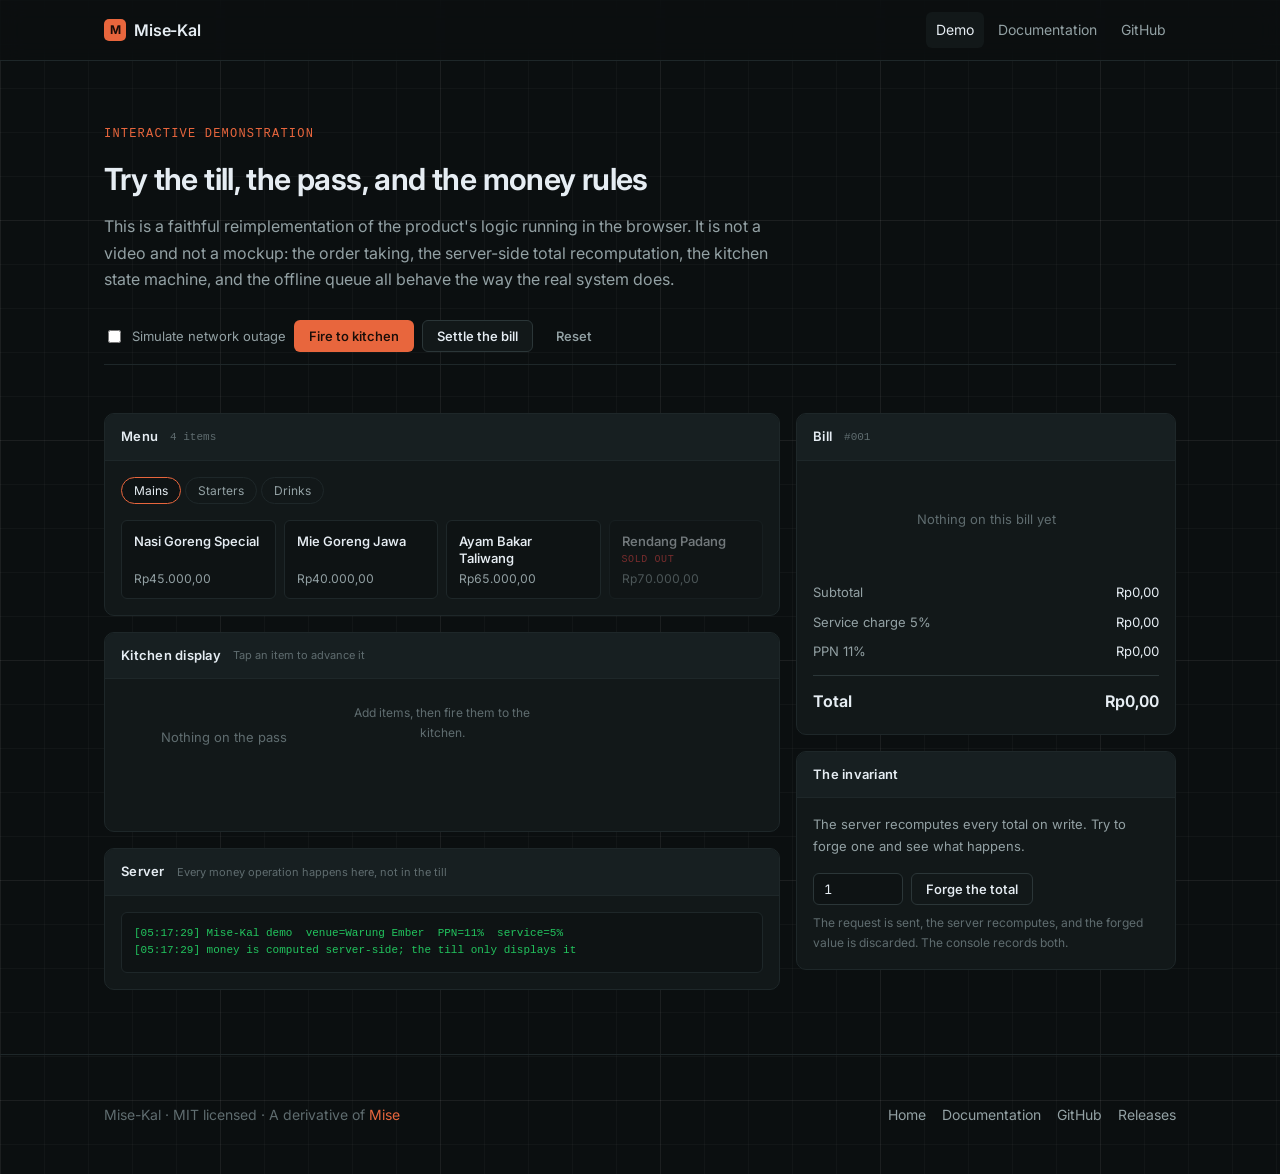
==== docs/demo/index.html @ f87355d6 "docs: add the documentation site and interactive demo GitHub Pages serving docs/ as the project site" ====
<!DOCTYPE html>
<html lang="en">
<head>
<meta charset="utf-8">
<meta name="viewport" content="width=device-width, initial-scale=1">
<title>Demo — Mise-Kal</title>
<meta name="description" content="An interactive demonstration of Mise-Kal: order taking, server-side money, the kitchen display, and offline behaviour.">
<meta name="theme-color" content="#0b0f10">
<link rel="preconnect" href="https://fonts.googleapis.com">
<link rel="preconnect" href="https://fonts.gstatic.com" crossorigin>
<link href="https://fonts.googleapis.com/css2?family=Inter:wght@400;500;600;700&display=swap" rel="stylesheet">
<link rel="stylesheet" href="../assets/site.css">
<style>
  /* ---------------------------------------------------------------------
     Demo-specific layout. Kept in this file rather than the shared sheet
     because nothing else on the site uses it.
     --------------------------------------------------------------------- */

  .demo-shell {
    display: grid;
    grid-template-columns: minmax(0, 1fr) 380px;
    gap: var(--space-16);
    align-items: start;
    padding: var(--space-24) 0 var(--space-64);
  }

  @media (max-width: 980px) {
    .demo-shell { grid-template-columns: minmax(0, 1fr); }
  }

  .panel {
    background: var(--surface);
    border: 1px solid var(--border);
    border-radius: var(--radius-lg);
    overflow: hidden;
  }

  .panel-head {
    display: flex;
    align-items: center;
    gap: var(--space-12);
    padding: var(--space-12) var(--space-16);
    border-bottom: 1px solid var(--border);
    background: var(--surface-raised);
  }

  .panel-title {
    font-size: 13px;
    font-weight: 600;
    letter-spacing: 0.02em;
  }

  .panel-body { padding: var(--space-16); }

  /* --- Tabs ----------------------------------------------------------- */

  .tabs {
    display: flex;
    gap: var(--space-4);
    margin-left: auto;
  }

  .tab {
    font-size: 12px;
    padding: 5px 12px;
    border-radius: var(--radius);
    border: 1px solid transparent;
    background: transparent;
    color: var(--text-secondary);
    cursor: pointer;
    font-family: inherit;
  }
  .tab:hover { color: var(--text); background: var(--surface); }
  .tab[aria-selected='true'] {
    color: var(--text);
    background: var(--surface);
    border-color: var(--border-strong);
  }

  /* --- Menu ----------------------------------------------------------- */

  .cat-bar {
    display: flex;
    gap: var(--space-4);
    flex-wrap: wrap;
    margin-bottom: var(--space-16);
  }

  .cat {
    font-size: 12px;
    padding: 5px 12px;
    border-radius: 999px;
    border: 1px solid var(--border);
    background: transparent;
    color: var(--text-secondary);
    cursor: pointer;
    font-family: inherit;
  }
  .cat:hover { border-color: var(--border-strong); color: var(--text); }
  .cat[aria-pressed='true'] {
    background: var(--surface-sunken);
    border-color: var(--ember);
    color: var(--text);
  }

  .menu-grid {
    display: grid;
    grid-template-columns: repeat(auto-fill, minmax(150px, 1fr));
    gap: var(--space-8);
  }

  .item {
    text-align: left;
    padding: var(--space-12);
    border-radius: var(--radius);
    border: 1px solid var(--border);
    background: var(--surface-sunken);
    color: var(--text);
    cursor: pointer;
    font-family: inherit;
    display: flex;
    flex-direction: column;
    gap: var(--space-4);
    min-height: 76px;
    transition: border-color 100ms ease;
  }
  .item:hover:not(:disabled) { border-color: var(--border-strong); }
  .item:disabled { opacity: 0.45; cursor: not-allowed; }

  .item-name { font-size: 13px; font-weight: 550; line-height: 1.3; }
  .item-price {
    font-size: 12px;
    color: var(--text-secondary);
    font-variant-numeric: tabular-nums;
    margin-top: auto;
  }
  .item-sold-out {
    font-size: 10px;
    font-family: var(--font-mono);
    letter-spacing: 0.06em;
    text-transform: uppercase;
    color: var(--status-trouble);
  }

  /* --- Bill ----------------------------------------------------------- */

  .line {
    display: grid;
    grid-template-columns: 1fr auto;
    gap: var(--space-8);
    padding: var(--space-8) 0;
    border-bottom: 1px solid var(--border);
    font-size: 13px;
  }
  .line:last-child { border-bottom: none; }

  .line-name { font-weight: 500; }

  .line-mods {
    font-size: 11px;
    color: var(--text-tertiary);
    margin-top: 2px;
  }

  .line-right {
    text-align: right;
    font-variant-numeric: tabular-nums;
    white-space: nowrap;
  }

  .qty {
    display: inline-flex;
    align-items: center;
    gap: 6px;
    margin-top: var(--space-4);
  }

  .qty button {
    width: 20px;
    height: 20px;
    border-radius: 4px;
    border: 1px solid var(--border-strong);
    background: var(--surface-sunken);
    color: var(--text-secondary);
    cursor: pointer;
    font-size: 12px;
    line-height: 1;
    font-family: inherit;
    display: grid;
    place-items: center;
  }
  .qty button:hover { color: var(--text); border-color: var(--text-tertiary); }

  .qty span {
    font-size: 12px;
    font-variant-numeric: tabular-nums;
    min-width: 14px;
    text-align: center;
  }

  /* --- Totals --------------------------------------------------------- */

  .totals { margin-top: var(--space-16); }

  .total-row {
    display: flex;
    justify-content: space-between;
    font-size: 13px;
    padding: 4px 0;
    color: var(--text-secondary);
  }
  .total-row span:last-child {
    font-variant-numeric: tabular-nums;
    color: var(--text);
  }

  .total-row.grand {
    border-top: 1px solid var(--border-strong);
    margin-top: var(--space-8);
    padding-top: var(--space-12);
    font-size: 16px;
    font-weight: 650;
    color: var(--text);
  }
  .total-row.grand span:last-child { color: var(--text); }

  /* --- Kitchen -------------------------------------------------------- */

  .pass {
    display: grid;
    grid-template-columns: repeat(auto-fill, minmax(190px, 1fr));
    gap: var(--space-12);
    min-height: 120px;
  }

  .ticket {
    border: 1px solid var(--border);
    border-radius: var(--radius);
    background: var(--surface-sunken);
    padding: var(--space-12);
    /* Ageing is carried by the border colour, never by the status dots.
       That separation is the point: a late ticket full of cooking items has to
       stay readable. */
    border-left-width: 3px;
  }
  .ticket.age-fresh { border-left-color: var(--status-queued); }
  .ticket.age-mid   { border-left-color: #d4a017; }
  .ticket.age-late  { border-left-color: var(--status-trouble); }

  .ticket-head {
    display: flex;
    justify-content: space-between;
    align-items: baseline;
    margin-bottom: var(--space-8);
  }

  .ticket-no {
    font-family: var(--font-mono);
    font-size: 12px;
    font-weight: 600;
  }

  .ticket-timer {
    font-family: var(--font-mono);
    font-size: 11px;
    font-variant-numeric: tabular-nums;
    color: var(--text-tertiary);
  }
  .age-mid .ticket-timer  { color: #d4a017; }
  .age-late .ticket-timer { color: var(--status-trouble); }

  .ticket-line {
    display: flex;
    align-items: baseline;
    gap: var(--space-8);
    font-size: 12px;
    padding: 3px 0;
    cursor: pointer;
    background: none;
    border: none;
    color: var(--text);
    font-family: inherit;
    text-align: left;
    width: 100%;
  }
  .ticket-line:hover { color: var(--ember); }

  .dot {
    width: 7px;
    height: 7px;
    border-radius: 50%;
    flex-shrink: 0;
    margin-top: 4px;
  }
  .dot-queued  { background: var(--status-queued); }
  .dot-cooking { background: var(--status-cooking); }
  .dot-ready   { background: var(--status-ready); }

  .empty {
    color: var(--text-tertiary);
    font-size: 13px;
    text-align: center;
    padding: var(--space-32) 0;
  }

  /* --- Server console ------------------------------------------------- */

  .console {
    background: var(--surface-sunken);
    border: 1px solid var(--border);
    border-radius: var(--radius);
    padding: var(--space-12);
    font-family: var(--font-mono);
    font-size: 11px;
    line-height: 1.6;
    max-height: 220px;
    overflow-y: auto;
    margin: 0;
    color: var(--text-tertiary);
    white-space: pre-wrap;
    word-break: break-word;
  }
  .console .ok   { color: var(--status-ready); }
  .console .warn { color: #d4a017; }
  .console .stop { color: var(--status-trouble); }
  .console .req  { color: var(--status-cooking); }

  /* --- Controls ------------------------------------------------------- */

  .controls {
    display: flex;
    gap: var(--space-8);
    flex-wrap: wrap;
    align-items: center;
    padding: var(--space-12) 0;
    border-bottom: 1px solid var(--border);
    margin-bottom: var(--space-24);
  }

  .toggle {
    display: inline-flex;
    align-items: center;
    gap: var(--space-8);
    font-size: 13px;
    color: var(--text-secondary);
    cursor: pointer;
    user-select: none;
  }

  .toggle input { accent-color: var(--ember); cursor: pointer; }

  .offline-banner {
    display: none;
    align-items: center;
    gap: var(--space-8);
    font-size: 13px;
    padding: var(--space-8) var(--space-16);
    border-radius: var(--radius);
    background: rgba(239, 68, 68, 0.1);
    border: 1px solid rgba(239, 68, 68, 0.3);
    color: var(--status-trouble);
    margin-bottom: var(--space-16);
  }
  .offline-banner.show { display: flex; }

  .queued-badge {
    font-size: 10px;
    font-family: var(--font-mono);
    letter-spacing: 0.06em;
    text-transform: uppercase;
    color: #d4a017;
    border: 1px solid rgba(212, 160, 23, 0.4);
    border-radius: 3px;
    padding: 1px 5px;
    margin-left: var(--space-8);
  }

  .hint {
    font-size: 12px;
    color: var(--text-tertiary);
    margin-top: var(--space-8);
  }
</style>
</head>
<body>

<a class="skip-link" href="#main">Skip to content</a>

<header class="site-header">
  <div class="wrap">
    <a class="brand" href="../">
      <span class="brand-mark" aria-hidden="true">M</span>
      <span>Mise-Kal</span>
    </a>
    <nav class="site-nav" aria-label="Primary">
      <a href="./" aria-current="page">Demo</a>
      <a href="../docs/">Documentation</a>
      <a href="https://github.com/thewoldaa/mise-kal">GitHub</a>
    </nav>
  </div>
</header>

<main id="main">
<div class="wrap">

  <section style="padding-bottom: var(--space-16)">
    <p class="eyebrow">Interactive demonstration</p>
    <h2 class="mt-0">Try the till, the pass, and the money rules</h2>
    <p class="section-lede">
      This is a faithful reimplementation of the product's logic running in the
      browser. It is not a video and not a mockup: the order taking, the
      server-side total recomputation, the kitchen state machine, and the
      offline queue all behave the way the real system does.
    </p>
  </section>

  <div class="controls">
    <label class="toggle">
      <input type="checkbox" id="offline">
      <span>Simulate network outage</span>
    </label>
    <button class="btn btn-secondary" id="settle" style="padding:7px 14px;font-size:13px">Settle the bill</button>
    <button class="btn btn-ghost" id="reset" style="padding:7px 14px;font-size:13px">Reset</button>
  </div>

  <div class="offline-banner" id="offline-banner">
    <span class="mono">OFFLINE</span>
    <span>Adding to the bill is queued to disk. Firing to the kitchen and settling are refused, by design.</span>
  </div>

  <div class="demo-shell">

    <!-- ================================================ Left column === -->
    <div>

      <!-- Menu -->
      <div class="panel">
        <div class="panel-head">
          <span class="panel-title">Menu</span>
          <span class="dim mono" style="font-size:11px" id="menu-count"></span>
        </div>
        <div class="panel-body">
          <div class="cat-bar" id="cats"></div>
          <div class="menu-grid" id="menu"></div>
        </div>
      </div>

      <!-- Kitchen display -->
      <div class="panel" style="margin-top: var(--space-16)">
        <div class="panel-head">
          <span class="panel-title">Kitchen display</span>
          <span class="dim" style="font-size:11px">Tap an item to advance it</span>
        </div>
        <div class="panel-body">
          <div class="pass" id="pass"></div>
        </div>
      </div>

      <!-- Server console -->
      <div class="panel" style="margin-top: var(--space-16)">
        <div class="panel-head">
          <span class="panel-title">Server</span>
          <span class="dim" style="font-size:11px">Every money operation happens here, not in the till</span>
        </div>
        <div class="panel-body">
          <pre class="console" id="console" aria-live="polite"></pre>
        </div>
      </div>

    </div>

    <!-- =============================================== Right column === -->
    <div>
      <div class="panel">
        <div class="panel-head">
          <span class="panel-title">Bill</span>
          <span class="dim mono" style="font-size:11px" id="bill-no">#001</span>
        </div>
        <div class="panel-body">
          <div id="bill"></div>
          <div class="totals" id="totals"></div>
        </div>
      </div>

      <div class="panel" style="margin-top: var(--space-16)">
        <div class="panel-head">
          <span class="panel-title">The invariant</span>
        </div>
        <div class="panel-body">
          <p class="muted" style="font-size:13px">
            The server recomputes every total on write. Try to forge one and see
            what happens.
          </p>
          <div style="display:flex;gap:8px;align-items:center;margin-top:12px">
            <input id="forge" type="number" value="1" min="0" step="0.01"
                   style="width:90px;padding:7px 10px;border-radius:6px;border:1px solid var(--border-strong);background:var(--surface-sunken);color:var(--text);font-family:inherit;font-size:13px;font-variant-numeric:tabular-nums">
            <button class="btn btn-secondary" id="forge-btn" style="padding:7px 14px;font-size:13px">Forge the total</button>
          </div>
          <p class="hint">
            The request is sent, the server recomputes, and the forged value is
            discarded. The console records both.
          </p>
        </div>
      </div>
    </div>

  </div>
</div>
</main>

<footer class="site-footer">
  <div class="wrap">
    <div>
      <p class="mb-0">
        Mise-Kal &middot; MIT licensed &middot; A derivative of
        <a href="https://github.com/devShakib015/mise">Mise</a>
      </p>
    </div>
    <nav class="footer-links" aria-label="Footer">
      <a href="../">Home</a>
      <a href="../docs/">Documentation</a>
      <a href="https://github.com/thewoldaa/mise-kal">GitHub</a>
      <a href="https://github.com/thewoldaa/mise-kal/releases">Releases</a>
    </nav>
  </div>
</footer>

<script>
/* ===========================================================================
   Mise-Kal interactive demo
   ===========================================================================

   Why this exists
   ---------------
   The four rules the product is built on are easy to state and hard to believe
   from a README. This page lets someone watch them happen: the server recomputes
   a total that a client tried to forge, the kitchen display refuses to settle a
   bill while the network is down, the queue holds a line and drains in order.

   How faithful it is
   ------------------
   The money maths is the same arithmetic as server/pb_hooks/lib_money.js,
   including the order of operations (discount, then service, then tax) and the
   tax-inclusive branch. The kitchen state machine follows the same
   queued -> cooking -> ready transition and the same derived bill status.

   What it is not
   --------------
   There is no database and no network. The "server" is a function. What is
   being demonstrated is the contract between the till and the server, not
   PocketBase's internals.
   =========================================================================== */

(function () {
  'use strict';

  // --- Money -----------------------------------------------------------------
  // Same rounding as the server hook: two decimal places, half away from zero.
  // Doing this in one place matters, because a demo that rounds differently from
  // the server would quietly prove the wrong thing.
  function round2(n) {
    return Math.round((Number(n) || 0) * 100) / 100;
  }

  function money(n) {
    return 'Rp' + round2(n).toLocaleString('id-ID', {
      minimumFractionDigits: 2,
      maximumFractionDigits: 2
    });
  }

  // --- Venue settings --------------------------------------------------------
  // Tax added on top, not included, and a service charge. This is the common
  // Indonesian restaurant configuration.
  var VENUE = {
    name: 'Warung Ember',
    currencyCode: 'IDR',
    currencySymbol: 'Rp',
    taxRate: 11,          // PPN
    taxInclusive: false,
    serviceChargeRate: 5
  };

  // --- Menu ------------------------------------------------------------------
  var CATEGORIES = [
    { id: 'mains',    name: 'Mains' },
    { id: 'starters', name: 'Starters' },
    { id: 'drinks',   name: 'Drinks' }
  ];

  var MODIFIER_GROUPS = {
    spice: {
      id: 'spice', name: 'Spice level', required: true, maxSelect: 1,
      options: [
        { name: 'Mild',     priceDelta: 0 },
        { name: 'Medium',   priceDelta: 0 },
        { name: 'Extra hot', priceDelta: 0 }
      ]
    },
    extras: {
      id: 'extras', name: 'Extras', required: false, maxSelect: 3,
      options: [
        { name: 'Extra rice',    priceDelta: 15000 },
        { name: 'Fried egg',     priceDelta: 10000 },
        { name: 'Extra sambal',  priceDelta: 5000 }
      ]
    }
  };

  var MENU = [
    { id: 'm1', cat: 'mains',    name: 'Nasi Goreng Special', price: 45000, available: true,  groups: ['spice', 'extras'] },
    { id: 'm2', cat: 'mains',    name: 'Mie Goreng Jawa',     price: 40000, available: true,  groups: ['spice', 'extras'] },
    { id: 'm3', cat: 'mains',    name: 'Ayam Bakar Taliwang', price: 65000, available: true,  groups: ['spice'] },
    { id: 'm4', cat: 'mains',    name: 'Rendang Padang',      price: 70000, available: false, groups: ['extras'] },
    { id: 'm5', cat: 'starters', name: 'Sate Ayam (5)',       price: 35000, available: true,  groups: ['spice'] },
    { id: 'm6', cat: 'starters', name: 'Gado-Gado',           price: 30000, available: true,  groups: [] },
    { id: 'm7', cat: 'drinks',   name: 'Es Teh Manis',        price: 12000, available: true,  groups: [] },
    { id: 'm8', cat: 'drinks',   name: 'Kopi Susu',           price: 25000, available: true,  groups: [] },
    { id: 'm9', cat: 'drinks',   name: 'Es Jeruk',            price: 18000, available: true,  groups: [] }
  ];

  // --- Server state ----------------------------------------------------------
  // Everything the server owns. The till holds a copy for display only; it never
  // decides a number that ends up here.
  var server = {
    order: {
      id: 'o1',
      number: '001',
      status: 'open',
      discountAmount: 0,
      subtotal: 0,
      serviceAmount: 0,
      taxAmount: 0,
      total: 0,
      paid: false
    },
    lines: [],
    nextLineId: 1
  };

  // --- Till state ------------------------------------------------------------
  var till = {
    activeCat: 'mains',
    offline: false,
    queue: [],            // writes that could not reach the server
    selectedGroups: {},   // modifier selection for the item being added
    pendingItem: null
  };

  var consoleEl = document.getElementById('console');

  // --- Console ---------------------------------------------------------------
  // The point of showing this is that the recomputation is visible. A demo that
  // only showed the corrected number would be asking to be taken on faith.
  function log(kind, message) {
    var stamp = new Date().toLocaleTimeString('en-GB', { hour12: false });
    var line = document.createElement('div');
    var cls = { ok: 'ok', warn: 'warn', stop: 'stop', req: 'req' }[kind] || '';
    line.innerHTML = '<span class="' + cls + '">' +
      '[' + stamp + '] ' + escapeHtml(message) + '</span>';
    consoleEl.appendChild(line);
    consoleEl.scrollTop = consoleEl.scrollHeight;
  }

  function escapeHtml(s) {
    return String(s).replace(/[&<>"']/g, function (c) {
      return { '&': '&amp;', '<': '&lt;', '>': '&gt;', '"': '&quot;', "'": '&#39;' }[c];
    });
  }

  // --- Server: money ---------------------------------------------------------
  // Mirrors applyLineTotals() and applyOrderTotals() in lib_money.js.

  function lineTotal(line) {
    if (line.status === 'void') return 0;
    var mods = line.modifiers.reduce(function (s, m) { return s + m.priceDelta; }, 0);
    return round2((line.unitPrice + mods) * line.qty);
  }

  function recomputeOrder() {
    var subtotal = 0;
    server.lines.forEach(function (l) { subtotal += lineTotal(l); });
    subtotal = round2(subtotal);

    // Discount first, then service, then tax. The order matters: applying the
    // service charge to an undiscounted base would overcharge the guest.
    var discount = round2(Math.min(server.order.discountAmount, subtotal));
    var base = round2(subtotal - discount);
    var service = round2(base * VENUE.serviceChargeRate / 100);
    var preTax = round2(base + service);

    var tax = VENUE.taxInclusive
      ? round2(preTax * VENUE.taxRate / (100 + VENUE.taxRate))
      : round2(preTax * VENUE.taxRate / 100);

    var total = VENUE.taxInclusive ? preTax : round2(preTax + tax);

    server.order.subtotal = subtotal;
    server.order.discountAmount = discount;
    server.order.serviceAmount = service;
    server.order.taxAmount = tax;
    server.order.total = total;
    server.order.paid = total > 0 && server.order.status === 'paid';

    return server.order;
  }

  // --- The queue -------------------------------------------------------------
  // Only addLine survives offline, matching the product: opening a bill needs a
  // number the server assigns, and settling needs a total only the server
  // computes.

  function enqueue(write) {
    till.queue.push(write);
    log('warn', 'queued  ' + write.describe + '  (offline)');
    render();
  }

  function flushQueue() {
    if (!till.queue.length) return;
    log('req', 'flush   draining ' + till.queue.length + ' queued write(s)');
    var pending = till.queue.slice();
    till.queue = [];

    pending.forEach(function (w) {
      // A real flush stops at the first network failure to preserve ordering.
      // Here the network is back, so everything drains oldest first.
      createLine(w.body, w.describe, true);
    });

    log('ok', 'flush   ' + pending.length + ' write(s) landed, order ' +
        till.queue.length + ' remaining');
  }

  // --- Server: writes --------------------------------------------------------

  function createLine(body, describe, fromQueue) {
    var line = {
      id: 'l' + (server.nextLineId++),
      name: body.name_snapshot,
      qty: body.qty,
      unitPrice: body.unit_price,
      modifiers: body.modifiers || [],
      note: body.note || '',
      status: 'queued',
      firedAt: null,
      sent: false
    };
    server.lines.push(line);
    recomputeOrder();
    log('ok', 'POST    order_items  ' + describe + '  -> line ' + line.id);
    return line;
  }

  function addToBill(item, modifiers, note) {
    var describe = item.name + (modifiers.length ? ' (' +
      modifiers.map(function (m) { return m.name; }).join(', ') + ')' : '');

    var body = {
      menu_item: item.id,
      name_snapshot: item.name,   // snapshotted: editing the menu tomorrow
      unit_price: item.price,     // must never rewrite this bill
      qty: 1,
      modifiers: modifiers,
      note: note || '',
      status: 'queued'
    };

    if (till.offline) {
      enqueue({ kind: 'addLine', body: body, describe: describe });
      return;
    }

    createLine(body, describe);
    render();
  }

  function fireToKitchen() {
    if (till.offline) {
      log('stop', 'REFUSED fire_to_kitchen  the kitchen screen is the thing being written to');
      render();
      return;
    }
    var unsent = server.lines.filter(function (l) { return !l.sent; });
    if (!unsent.length) {
      log('warn', 'noop    nothing to fire');
      return;
    }
    unsent.forEach(function (l) {
      l.sent = true;
      l.firedAt = Date.now();
    });
    log('ok', 'PATCH   fire  ' + unsent.length + ' line(s) -> kitchen');
    render();
  }

  function settle() {
    if (till.offline) {
      log('stop', 'REFUSED settle  a total only the server computes cannot be guessed at');
      render();
      return;
    }
    if (server.order.total <= 0) {
      log('warn', 'noop    nothing to settle');
      return;
    }
    recomputeOrder();
    server.order.status = 'paid';
    server.order.paid = true;
    log('ok', 'PATCH   orders  status=paid  total=' + money(server.order.total) +
        '  (recomputed server-side before the write)');
    render();
  }

  function forgeTotal(value) {
    log('req', 'PATCH   orders  { total: ' + value + ' }   <- a tampered client');
    // The hook recomputes on write and overwrites whatever arrived. This is the
    // whole invariant, and the reason the console shows both numbers.
    var before = server.order.total;
    recomputeOrder();
    var after = server.order.total;

    if (before === after) {
      log('stop', 'total held at ' + money(after) + '; the forged ' + value + ' was discarded');
    } else {
      log('ok', 'recomputed to ' + money(after));
    }
    render();
  }

  // --- Kitchen state machine -------------------------------------------------
  // queued -> cooking -> ready, and the bill's status is derived from its lines
  // rather than set directly, so every terminal agrees.

  function advanceLine(line) {
    if (!line.sent) return;
    if (line.status === 'queued')       line.status = 'cooking';
    else if (line.status === 'cooking') line.status = 'ready';
    log('ok', 'PATCH   order_items ' + line.id + ' -> ' + line.status);
    render();
  }

  function derivedOrderStatus() {
    var fired = server.lines.filter(function (l) { return l.sent && l.status !== 'void'; });
    if (!fired.length) return 'open';
    if (fired.every(function (l) { return l.status === 'ready'; })) return 'ready';
    if (fired.some(function (l) { return l.status === 'cooking'; })) return 'cooking';
    return 'queued';
  }

  // --- Render: menu ----------------------------------------------------------

  function renderCats() {
    var el = document.getElementById('cats');
    el.innerHTML = '';
    CATEGORIES.forEach(function (c) {
      var b = document.createElement('button');
      b.className = 'cat';
      b.textContent = c.name;
      b.setAttribute('aria-pressed', String(c.id === till.activeCat));
      b.onclick = function () { till.activeCat = c.id; render(); };
      el.appendChild(b);
    });
  }

  function renderMenu() {
    var el = document.getElementById('menu');
    el.innerHTML = '';
    var items = MENU.filter(function (m) { return m.cat === till.activeCat; });
    document.getElementById('menu-count').textContent = items.length + ' items';

    items.forEach(function (m) {
      var b = document.createElement('button');
      b.className = 'item';
      b.disabled = !m.available;
      b.innerHTML =
        '<span class="item-name">' + escapeHtml(m.name) + '</span>' +
        (m.available ? '' : '<span class="item-sold-out">Sold out</span>') +
        '<span class="item-price">' + money(m.price) + '</span>';
      b.onclick = function () { openModifierSheet(m); };
      el.appendChild(b);
    });
  }

  // --- Modifiers -------------------------------------------------------------
  // A real restaurant requires a choice on some groups, so the sheet blocks the
  // add until it is answered rather than silently defaulting.

  function openModifierSheet(item) {
    var groups = (item.groups || []).map(function (id) { return MODIFIER_GROUPS[id]; });
    if (!groups.length) {
      addToBill(item, [], '');
      return;
    }

    till.pendingItem = item;
    till.selectedGroups = {};

    var overlay = document.createElement('div');
    overlay.style.cssText =
      'position:fixed;inset:0;background:rgba(0,0,0,.7);display:grid;' +
      'place-items:center;padding:24px;z-index:200';

    var box = document.createElement('div');
    box.className = 'panel';
    box.style.cssText = 'max-width:440px;width:100%;max-height:80vh;overflow-y:auto';

    var html = '<div class="panel-head"><span class="panel-title">' +
      escapeHtml(item.name) + '</span>' +
      '<span class="dim mono" style="font-size:11px">' + money(item.price) + '</span></div>' +
      '<div class="panel-body">';

    groups.forEach(function (g) {
      html += '<div style="margin-bottom:16px">' +
        '<p class="card-label" style="margin-bottom:8px">' + escapeHtml(g.name) +
        (g.required ? ' <span style="color:var(--status-trouble)">required</span>' : '') +
        '</p>';
      g.options.forEach(function (o, i) {
        var id = 'g_' + g.id + '_' + i;
        html += '<label style="display:flex;gap:10px;align-items:center;' +
          'padding:6px 0;font-size:13px;cursor:pointer">' +
          '<input type="' + (g.maxSelect === 1 ? 'radio' : 'checkbox') + '" ' +
          'name="' + g.id + '" value="' + i + '" data-group="' + g.id + '">' +
          '<span style="flex:1">' + escapeHtml(o.name) + '</span>' +
          (o.priceDelta ? '<span class="dim mono" style="font-size:11px">+' +
            money(o.priceDelta) + '</span>' : '') +
          '</label>';
      });
      html += '</div>';
    });

    html += '<div style="display:flex;gap:8px;justify-content:flex-end;margin-top:8px">' +
      '<button class="btn btn-ghost" id="sheet-cancel" style="padding:8px 16px;font-size:13px">Cancel</button>' +
      '<button class="btn btn-primary" id="sheet-add" style="padding:8px 16px;font-size:13px">Add to bill</button>' +
      '</div></div>';

    box.innerHTML = html;
    overlay.appendChild(box);
    document.body.appendChild(overlay);

    function close() { document.body.removeChild(overlay); }

    box.querySelectorAll('input[data-group]').forEach(function (input) {
      input.addEventListener('change', function () {
        var gid = input.dataset.group;
        var group = MODIFIER_GROUPS[gid];
        if (group.maxSelect === 1) {
          till.selectedGroups[gid] = [group.options[Number(input.value)]];
        } else {
          var picked = [];
          box.querySelectorAll('input[data-group="' + gid + '"]:checked')
            .forEach(function (c) { picked.push(group.options[Number(c.value)]); });
          till.selectedGroups[gid] = picked;
        }
      });
    });

    box.querySelector('#sheet-cancel').onclick = close;
    box.querySelector('#sheet-add').onclick = function () {
      // Required groups must be answered. A missing choice is refused rather
      // than defaulted, because defaulting is how the kitchen gets an order it
      // cannot cook.
      var missing = groups.filter(function (g) {
        return g.required && !(till.selectedGroups[g.id] || []).length;
      });
      if (missing.length) {
        log('stop', 'REFUSED order_items  ' + missing[0].name + ' must be answered');
        return;
      }
      var mods = [];
      Object.keys(till.selectedGroups).forEach(function (k) {
        mods = mods.concat(till.selectedGroups[k] || []);
      });
      close();
      addToBill(item, mods, '');
    };

    overlay.addEventListener('click', function (e) {
      if (e.target === overlay) close();
    });
  }

  // --- Render: bill ----------------------------------------------------------

  function renderBill() {
    var el = document.getElementById('bill');
    el.innerHTML = '';

    var queued = till.queue.map(function (w) {
      return {
        id: 'pending', name: w.body.name_snapshot, qty: w.body.qty,
        unitPrice: w.body.unit_price, modifiers: w.body.modifiers || [],
        status: 'queued', sent: false, provisional: true
      };
    });

    var all = server.lines.concat(queued);

    if (!all.length) {
      el.innerHTML = '<p class="empty">Nothing on this bill yet</p>';
    } else {
      all.forEach(function (l) {
        var row = document.createElement('div');
        row.className = 'line';
        var mods = l.modifiers.map(function (m) { return m.name; }).join(', ');
        row.innerHTML =
          '<div>' +
            '<div class="line-name">' + escapeHtml(l.name) +
              (l.provisional ? '<span class="queued-badge">queued</span>' : '') +
            '</div>' +
            (mods ? '<div class="line-mods">' + escapeHtml(mods) + '</div>' : '') +
            (l.provisional ? '' :
              '<div class="qty">' +
                '<button data-dec="' + l.id + '" aria-label="Decrease">&minus;</button>' +
                '<span>' + l.qty + '</span>' +
                '<button data-inc="' + l.id + '" aria-label="Increase">+</button>' +
              '</div>') +
          '</div>' +
          '<div class="line-right">' + money(lineTotal(l)) + '</div>';
        el.appendChild(row);
      });
    }

    el.querySelectorAll('[data-inc]').forEach(function (b) {
      b.onclick = function () { changeQty(b.dataset.inc, 1); };
    });
    el.querySelectorAll('[data-dec]').forEach(function (b) {
      b.onclick = function () { changeQty(b.dataset.dec, -1); };
    });

    renderTotals();
  }

  function changeQty(lineId, delta) {
    if (till.offline) {
      log('stop', 'REFUSED update_line  only adding to a bill works offline');
      return;
    }
    var line = server.lines.find(function (l) { return l.id === lineId; });
    if (!line) return;
    line.qty = Math.max(1, line.qty + delta);
    recomputeOrder();
    log('ok', 'PATCH   order_items ' + line.id + ' qty=' + line.qty +
        '  -> total ' + money(server.order.total));
    render();
  }

  function renderTotals() {
    var el = document.getElementById('totals');
    var o = server.order;

    // While offline the displayed total is the last one the server confirmed,
    // which is honest: it is not a guess. The queued lines are shown but their
    // money is not added, because only the server may do that.
    el.innerHTML =
      '<div class="total-row"><span>Subtotal</span><span>' + money(o.subtotal) + '</span></div>' +
      (o.discountAmount ? '<div class="total-row"><span>Discount</span><span>&minus;' +
        money(o.discountAmount) + '</span></div>' : '') +
      '<div class="total-row"><span>Service charge ' + VENUE.serviceChargeRate +
        '%</span><span>' + money(o.serviceAmount) + '</span></div>' +
      '<div class="total-row"><span>PPN ' + VENUE.taxRate + '%</span><span>' +
        money(o.taxAmount) + '</span></div>' +
      '<div class="total-row grand"><span>Total</span><span>' + money(o.total) + '</span></div>';

    if (o.paid) {
      el.innerHTML += '<p class="hint" style="color:var(--status-ready)">Paid</p>';
    }
    if (till.queue.length) {
      el.innerHTML += '<p class="hint">' + till.queue.length +
        ' line(s) queued and not yet priced by the server.</p>';
    }
  }

  // --- Render: kitchen -------------------------------------------------------

  function renderPass() {
    var el = document.getElementById('pass');
    el.innerHTML = '';

    var fired = server.lines.filter(function (l) { return l.sent; });

    if (!fired.length) {
      el.innerHTML = '<p class="empty">Nothing on the pass</p>' +
        '<p class="hint center">Add items, then fire them to the kitchen.</p>';
      return;
    }

    // One ticket per firing, which is how the product groups them.
    var ticket = document.createElement('div');
    var age = 0;
    var oldest = Math.min.apply(null, fired.map(function (l) { return l.firedAt || Date.now(); }));
    age = Math.floor((Date.now() - oldest) / 1000);

    // Ageing on the border, status on the dots. Never merged.
    var ageClass = age < 60 ? 'age-fresh' : (age < 300 ? 'age-mid' : 'age-late');

    ticket.className = 'ticket ' + ageClass;
    ticket.innerHTML =
      '<div class="ticket-head">' +
        '<span class="ticket-no">#' + server.order.number + '</span>' +
        '<span class="ticket-timer">' + Math.floor(age / 60) + ':' +
          String(age % 60).padStart(2, '0') + '</span>' +
      '</div>';

    fired.forEach(function (l) {
      var btn = document.createElement('button');
      btn.className = 'ticket-line';
      btn.innerHTML = '<span class="dot dot-' + l.status + '"></span>' +
        '<span>' + l.qty + '&times; ' + escapeHtml(l.name) + '</span>';
      btn.onclick = function () { advanceLine(l); };
      ticket.appendChild(btn);
    });

    el.appendChild(ticket);
  }

  // --- Render: everything ----------------------------------------------------

  function render() {
    renderCats();
    renderMenu();
    renderBill();
    renderPass();

    document.getElementById('bill-no').textContent = '#' + server.order.number;
    document.getElementById('offline-banner').classList.toggle('show', till.offline);
  }

  // --- Wiring ----------------------------------------------------------------

  document.getElementById('offline').addEventListener('change', function (e) {
    till.offline = e.target.checked;
    if (till.offline) {
      log('warn', 'network DOWN  writes to the server will fail');
    } else {
      log('ok', 'network UP');
      flushQueue();
    }
    render();
  });

  document.getElementById('settle').onclick = settle;
  document.getElementById('forge-btn').onclick = function () {
    var v = Number(document.getElementById('forge').value) || 0;
    forgeTotal(v);
  };

  document.getElementById('reset').onclick = function () {
    server.order = {
      id: 'o1', number: '001', status: 'open', discountAmount: 0,
      subtotal: 0, serviceAmount: 0, taxAmount: 0, total: 0, paid: false
    };
    server.lines = [];
    server.nextLineId = 1;
    till.queue = [];
    till.offline = false;
    document.getElementById('offline').checked = false;
    consoleEl.innerHTML = '';
    log('ok', 'reset   new bill #001');
    render();
  };

  // --- Boot ------------------------------------------------------------------
  log('ok', 'Mise-Kal demo  venue=' + VENUE.name + '  PPN=' + VENUE.taxRate +
      '%  service=' + VENUE.serviceChargeRate + '%');
  log('ok', 'money is computed server-side; the till only displays it');
  render();

  // The pass ages, so the timer and border colour move without any interaction.
  setInterval(renderPass, 1000);

  // Firing is a separate action from adding, which is the product's behaviour:
  // a bill can hold unsent lines for as long as the waiter needs.
  document.addEventListener('keydown', function (e) {
    if (e.key === 'f' && !e.metaKey && !e.ctrlKey &&
        document.activeElement.tagName !== 'INPUT') {
      fireToKitchen();
    }
  });

  var fireBtn = document.createElement('button');
  fireBtn.className = 'btn btn-primary';
  fireBtn.style.cssText = 'padding:7px 14px;font-size:13px';
  fireBtn.textContent = 'Fire to kitchen';
  fireBtn.onclick = fireToKitchen;
  document.querySelector('.controls').insertBefore(
    fireBtn, document.getElementById('settle'));
})();
</script>

</body>
</html>
---- docs/assets/site.css ----
/* ==========================================================================
   Mise-Kal documentation site
   ==========================================================================

   Design notes
   ------------
   The palette mirrors the application's own design system so the site and the
   product read as one thing. The app uses warm neutrals rather than cool greys
   because a screen that sits in a dining room all evening should not read
   clinical, and Ember is reserved for identity and primary actions.

   Status colours deliberately avoid orange so an order's state can never be
   mistaken for a button: queued is neutral, preparing is blue, ready is green,
   and red is kept for trouble. That rule is load-bearing in the product and is
   followed here too.

   The background grid is drawn with CSS gradients rather than an image: it
   scales to any viewport, costs nothing to download, and stays crisp on a
   high-DPI display.
   ========================================================================== */

:root {
  /* Surfaces */
  --bg:            #0b0f10;
  --bg-grid:       rgba(255, 255, 255, 0.028);
  --bg-grid-major: rgba(255, 255, 255, 0.045);
  --surface:       #121819;
  --surface-raised:#171f21;
  --surface-sunken:#0e1314;

  /* Borders */
  --border:        #1e2729;
  --border-strong: #2b3638;

  /* Text */
  --text:          #e6edf3;
  --text-secondary:#93a1a4;
  --text-tertiary: #5f6c6f;

  /* Brand and status. Ember is identity only; never a status. */
  --ember:         #e8663d;
  --ember-dim:     #b84e2c;
  --on-ember:      #1a0d08;

  --status-queued:  #7d8a8d;
  --status-cooking: #3b82f6;
  --status-ready:   #22c55e;
  --status-trouble: #ef4444;

  /* Type */
  --font-sans: 'Inter', -apple-system, BlinkMacSystemFont, 'Segoe UI', Roboto,
               'Helvetica Neue', Arial, sans-serif;
  --font-mono: 'SF Mono', 'Cascadia Mono', 'JetBrains Mono', Consolas,
               'Liberation Mono', Menlo, monospace;

  /* Space */
  --space-2: 2px;
  --space-4: 4px;
  --space-8: 8px;
  --space-12: 12px;
  --space-16: 16px;
  --space-24: 24px;
  --space-32: 32px;
  --space-48: 48px;
  --space-64: 64px;
  --space-96: 96px;

  --radius: 6px;
  --radius-lg: 10px;

  --max-width: 1120px;
}

/* --- Reset ---------------------------------------------------------------- */

*, *::before, *::after { box-sizing: border-box; }

html {
  -webkit-text-size-adjust: 100%;
  scroll-behavior: smooth;
}

@media (prefers-reduced-motion: reduce) {
  html { scroll-behavior: auto; }
  *, *::before, *::after {
    animation-duration: 0.01ms !important;
    transition-duration: 0.01ms !important;
  }
}

body {
  margin: 0;
  background-color: var(--bg);
  /* The grid: a fine 44px lattice with a slightly stronger line every fifth
     cell, which gives the surface depth without becoming a distraction behind
     body text. */
  background-image:
    linear-gradient(var(--bg-grid) 1px, transparent 1px),
    linear-gradient(90deg, var(--bg-grid) 1px, transparent 1px),
    linear-gradient(var(--bg-grid-major) 1px, transparent 1px),
    linear-gradient(90deg, var(--bg-grid-major) 1px, transparent 1px);
  background-size:
    44px 44px,
    44px 44px,
    220px 220px,
    220px 220px;
  color: var(--text);
  font-family: var(--font-sans);
  font-size: 16px;
  line-height: 1.65;
  font-feature-settings: 'kern' 1, 'liga' 1;
  -webkit-font-smoothing: antialiased;
  -moz-osx-font-smoothing: grayscale;
}

/* Money and any column of digits must not shift as values change. */
.tabular { font-variant-numeric: tabular-nums; }

img { max-width: 100%; height: auto; }

a {
  color: var(--ember);
  text-decoration: none;
  text-underline-offset: 3px;
}
a:hover { text-decoration: underline; }

:focus-visible {
  outline: 2px solid var(--ember);
  outline-offset: 3px;
  border-radius: 3px;
}

/* --- Layout --------------------------------------------------------------- */

.wrap {
  max-width: var(--max-width);
  margin: 0 auto;
  padding: 0 var(--space-24);
}

main { display: block; }

section { padding: var(--space-64) 0; }

section + section { border-top: 1px solid var(--border); }

/* --- Header --------------------------------------------------------------- */

.site-header {
  position: sticky;
  top: 0;
  z-index: 50;
  background: rgba(11, 15, 16, 0.82);
  backdrop-filter: blur(12px);
  -webkit-backdrop-filter: blur(12px);
  border-bottom: 1px solid var(--border);
}

.site-header .wrap {
  display: flex;
  align-items: center;
  gap: var(--space-24);
  height: 60px;
}

.brand {
  display: flex;
  align-items: center;
  gap: var(--space-8);
  font-weight: 600;
  color: var(--text);
  letter-spacing: -0.01em;
  white-space: nowrap;
}
.brand:hover { text-decoration: none; }

.brand-mark {
  width: 22px;
  height: 22px;
  border-radius: 5px;
  background: var(--ember);
  display: grid;
  place-items: center;
  color: var(--on-ember);
  font-size: 12px;
  font-weight: 700;
  flex-shrink: 0;
}

.site-nav {
  display: flex;
  align-items: center;
  gap: var(--space-4);
  margin-left: auto;
  flex-wrap: wrap;
}

.site-nav a {
  color: var(--text-secondary);
  font-size: 14px;
  padding: 6px 10px;
  border-radius: var(--radius);
  white-space: nowrap;
}
.site-nav a:hover {
  color: var(--text);
  background: var(--surface);
  text-decoration: none;
}
.site-nav a[aria-current='page'] {
  color: var(--text);
  background: var(--surface);
}

.nav-toggle { display: none; }

@media (max-width: 760px) {
  .site-header .wrap {
    height: auto;
    min-height: 60px;
    flex-wrap: wrap;
    padding-top: var(--space-12);
    padding-bottom: var(--space-12);
  }
  .site-nav { width: 100%; margin-left: 0; gap: 0; }
  .site-nav a { padding: 6px 8px; font-size: 13px; }
}

/* --- Hero ----------------------------------------------------------------- */

.hero {
  padding: var(--space-96) 0 var(--space-64);
  border-bottom: 1px solid var(--border);
}

.eyebrow {
  font-family: var(--font-mono);
  font-size: 12px;
  letter-spacing: 0.1em;
  text-transform: uppercase;
  color: var(--ember);
  margin: 0 0 var(--space-16);
}

h1 {
  font-size: clamp(2rem, 5vw, 3.25rem);
  line-height: 1.1;
  letter-spacing: -0.03em;
  font-weight: 700;
  margin: 0 0 var(--space-24);
  max-width: 20ch;
}

.lede {
  font-size: clamp(1.05rem, 2vw, 1.25rem);
  color: var(--text-secondary);
  max-width: 62ch;
  margin: 0 0 var(--space-32);
}

h2 {
  font-size: clamp(1.4rem, 3vw, 1.9rem);
  line-height: 1.2;
  letter-spacing: -0.02em;
  font-weight: 650;
  margin: 0 0 var(--space-16);
}

h3 {
  font-size: 1.05rem;
  letter-spacing: -0.01em;
  font-weight: 600;
  margin: var(--space-32) 0 var(--space-8);
}

h4 {
  font-size: 0.9rem;
  font-weight: 600;
  margin: var(--space-24) 0 var(--space-8);
}

.section-lede {
  color: var(--text-secondary);
  max-width: 68ch;
  margin: 0 0 var(--space-32);
}

p { margin: 0 0 var(--space-16); }
p:last-child { margin-bottom: 0; }

/* --- Buttons -------------------------------------------------------------- */

.actions {
  display: flex;
  gap: var(--space-12);
  flex-wrap: wrap;
  align-items: center;
}

.btn {
  display: inline-flex;
  align-items: center;
  gap: var(--space-8);
  padding: 11px 20px;
  border-radius: var(--radius);
  font-size: 14px;
  font-weight: 550;
  border: 1px solid transparent;
  cursor: pointer;
  font-family: inherit;
  transition: background-color 120ms ease, border-color 120ms ease;
}
.btn:hover { text-decoration: none; }

.btn-primary {
  background: var(--ember);
  color: var(--on-ember);
}
.btn-primary:hover { background: #f07449; }

.btn-secondary {
  background: var(--surface);
  color: var(--text);
  border-color: var(--border-strong);
}
.btn-secondary:hover { background: var(--surface-raised); }

.btn-ghost {
  background: transparent;
  color: var(--text-secondary);
  border-color: transparent;
}
.btn-ghost:hover { color: var(--text); background: var(--surface); }

/* --- Cards and grids ------------------------------------------------------ */

.grid {
  display: grid;
  gap: var(--space-16);
}
.grid-2 { grid-template-columns: repeat(auto-fit, minmax(300px, 1fr)); }
.grid-3 { grid-template-columns: repeat(auto-fit, minmax(240px, 1fr)); }

.card {
  background: var(--surface);
  border: 1px solid var(--border);
  border-radius: var(--radius-lg);
  padding: var(--space-24);
}
.card h3 { margin-top: 0; }
.card p { color: var(--text-secondary); font-size: 0.94rem; }
.card p:last-child { margin-bottom: 0; }

.card-label {
  font-family: var(--font-mono);
  font-size: 11px;
  letter-spacing: 0.08em;
  text-transform: uppercase;
  color: var(--text-tertiary);
  margin: 0 0 var(--space-12);
}

/* --- Tables --------------------------------------------------------------- */

.table-scroll { overflow-x: auto; margin: var(--space-24) 0; }

table {
  width: 100%;
  border-collapse: collapse;
  font-size: 0.9rem;
}

th, td {
  text-align: left;
  padding: 10px 16px 10px 0;
  border-bottom: 1px solid var(--border);
  vertical-align: top;
}

th {
  color: var(--text-tertiary);
  font-weight: 500;
  font-family: var(--font-mono);
  font-size: 11px;
  letter-spacing: 0.08em;
  text-transform: uppercase;
  white-space: nowrap;
}

tbody tr:last-child td { border-bottom: none; }

td code { white-space: nowrap; }

/* --- Code ----------------------------------------------------------------- */

code {
  font-family: var(--font-mono);
  font-size: 0.875em;
  background: var(--surface-sunken);
  border: 1px solid var(--border);
  border-radius: 4px;
  padding: 1px 5px;
  color: var(--text);
}

pre {
  background: var(--surface-sunken);
  border: 1px solid var(--border);
  border-radius: var(--radius);
  padding: var(--space-16) var(--space-24);
  overflow-x: auto;
  margin: var(--space-16) 0;
  line-height: 1.6;
}

pre code {
  background: none;
  border: none;
  padding: 0;
  font-size: 0.85rem;
  color: var(--text-secondary);
}

/* The one thing worth colouring in a shell block: the comment. */
pre .c { color: var(--text-tertiary); }

/* --- Diagrams ------------------------------------------------------------- */

/* The architecture diagrams in the README are plain ASCII so they survive
   being copied into a terminal or an issue. On the site the same diagrams are
   rendered in a monospace block with the grid showing through, which keeps them
   legible without pretending to be vector art. */
.diagram {
  background: var(--surface-sunken);
  border: 1px solid var(--border);
  border-radius: var(--radius);
  padding: var(--space-24);
  overflow-x: auto;
  margin: var(--space-24) 0;
}

.diagram pre {
  background: none;
  border: none;
  padding: 0;
  margin: 0;
  font-size: 0.78rem;
  line-height: 1.45;
  color: var(--text-secondary);
}

@media (max-width: 700px) {
  .diagram pre { font-size: 0.66rem; }
}

/* --- Callouts ------------------------------------------------------------- */

.note {
  border-left: 3px solid var(--border-strong);
  padding: var(--space-4) 0 var(--space-4) var(--space-16);
  margin: var(--space-24) 0;
  color: var(--text-secondary);
  font-size: 0.94rem;
}

.note-warn { border-left-color: var(--ember); }
.note-stop { border-left-color: var(--status-trouble); }

.note strong { color: var(--text); font-weight: 600; }

/* --- Badges --------------------------------------------------------------- */

.badges {
  display: flex;
  flex-wrap: wrap;
  gap: var(--space-8);
  margin: var(--space-24) 0;
}
.badges img { height: 20px; display: block; }

/* --- Status pills --------------------------------------------------------- */

/* Follows the product's own rule: status is never carried by orange. */
.pill {
  display: inline-flex;
  align-items: center;
  gap: 6px;
  font-size: 12px;
  font-weight: 500;
  padding: 3px 10px;
  border-radius: 999px;
  border: 1px solid var(--border-strong);
  color: var(--text-secondary);
  white-space: nowrap;
}
.pill::before {
  content: '';
  width: 6px;
  height: 6px;
  border-radius: 50%;
  background: currentColor;
  flex-shrink: 0;
}

.pill-queued  { color: var(--status-queued); }
.pill-cooking { color: var(--status-cooking); }
.pill-ready   { color: var(--status-ready); }
.pill-trouble { color: var(--status-trouble); }
.pill-ember   { color: var(--ember); }

/* --- Footer --------------------------------------------------------------- */

.site-footer {
  border-top: 1px solid var(--border);
  padding: var(--space-48) 0;
  color: var(--text-tertiary);
  font-size: 0.875rem;
}

.site-footer .wrap {
  display: flex;
  flex-wrap: wrap;
  gap: var(--space-24);
  justify-content: space-between;
  align-items: flex-start;
}

.footer-links {
  display: flex;
  flex-wrap: wrap;
  gap: var(--space-16);
}
.footer-links a { color: var(--text-secondary); }

/* --- Utilities ------------------------------------------------------------ */

.mono { font-family: var(--font-mono); font-size: 0.875em; }
.muted { color: var(--text-secondary); }
.dim { color: var(--text-tertiary); }
.nowrap { white-space: nowrap; }
.mt-0 { margin-top: 0; }
.mb-0 { margin-bottom: 0; }
.center { text-align: center; }

.skip-link {
  position: absolute;
  left: -9999px;
  top: 0;
  background: var(--ember);
  color: var(--on-ember);
  padding: 10px 16px;
  z-index: 100;
  border-radius: 0 0 var(--radius) 0;
}
.skip-link:focus { left: 0; }

.visually-hidden {
  position: absolute;
  width: 1px; height: 1px;
  padding: 0; margin: -1px;
  overflow: hidden;
  clip: rect(0 0 0 0);
  white-space: nowrap;
  border: 0;
}

/* --- Print ---------------------------------------------------------------- */

@media print {
  body { background: #fff; color: #000; }
  .site-header, .site-footer, .actions { display: none; }
  a { color: #000; text-decoration: underline; }
  .card, .diagram, pre { border-color: #ccc; background: #fafafa; }
}
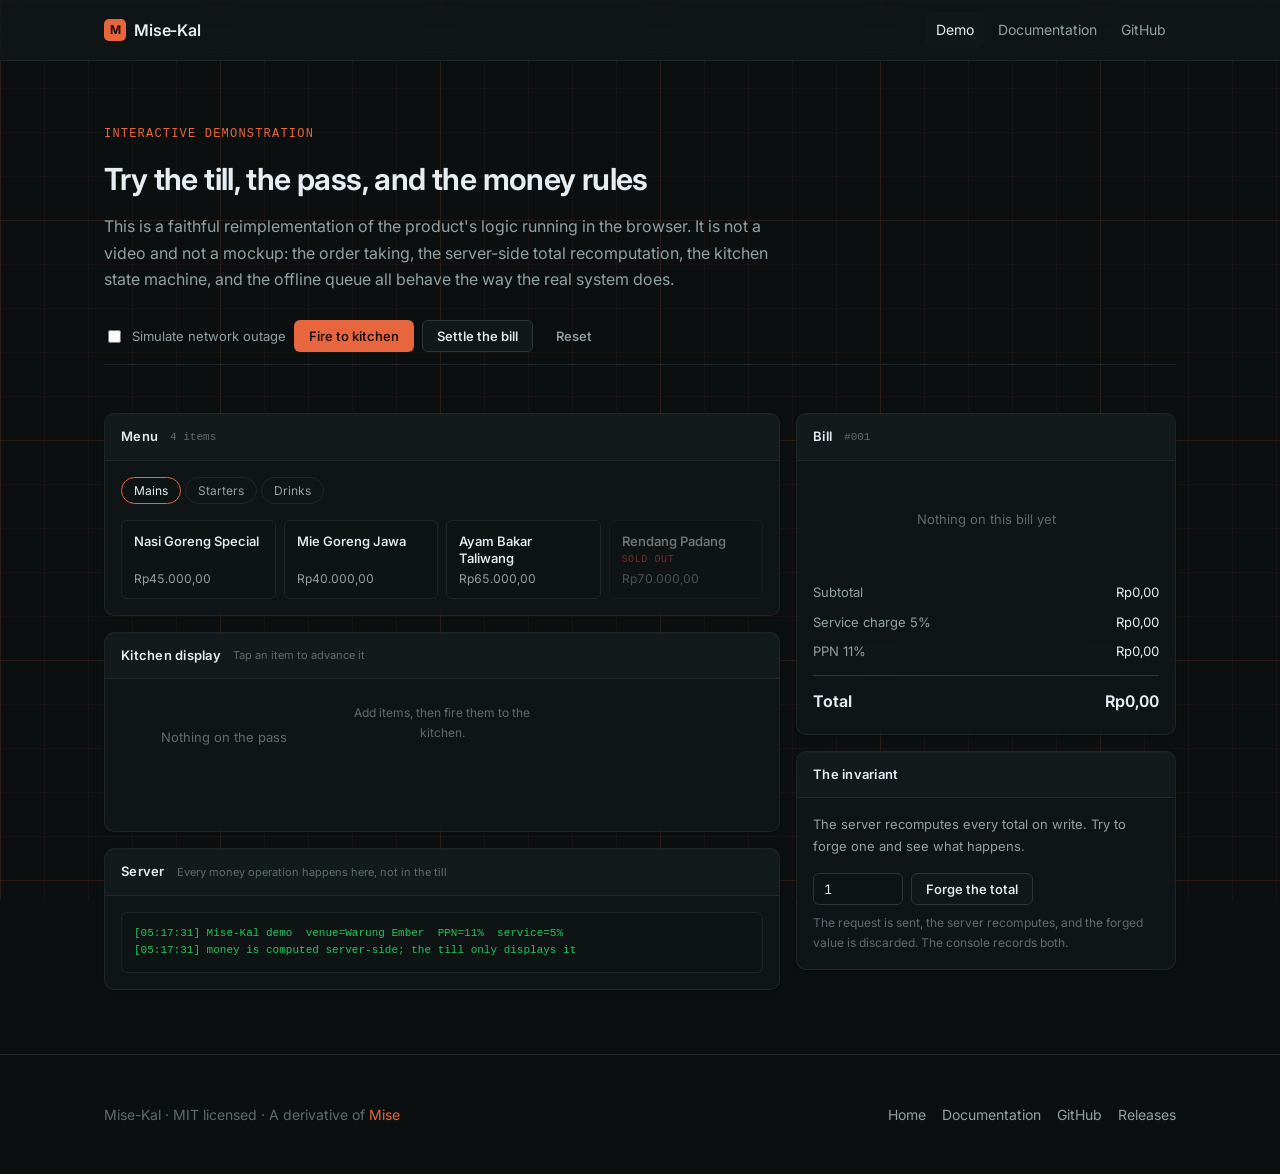
==== commit 6aa490ff: "docs: fork from upstream, red grid, glass panels Three things in one commit because they are one cha" ====
--- a/docs/demo/index.html
+++ b/docs/demo/index.html
@@ -29,9 +29,16 @@
   }
 
   .panel {
-    background: var(--surface);
-    border: 1px solid var(--border);
+    /* Glass, matching the site's cards, so the demo reads as part of the site
+       rather than as an embedded application. */
+    background: rgba(20, 27, 29, 0.58);
+    backdrop-filter: blur(14px) saturate(130%);
+    -webkit-backdrop-filter: blur(14px) saturate(130%);
+    border: 1px solid rgba(255, 255, 255, 0.07);
     border-radius: var(--radius-lg);
+    box-shadow:
+      inset 0 1px 0 rgba(255, 255, 255, 0.04),
+      0 1px 3px rgba(0, 0, 0, 0.25);
     overflow: hidden;
   }
 
@@ -40,8 +47,10 @@
     align-items: center;
     gap: var(--space-12);
     padding: var(--space-12) var(--space-16);
-    border-bottom: 1px solid var(--border);
-    background: var(--surface-raised);
+    border-bottom: 1px solid rgba(255, 255, 255, 0.06);
+    /* Slightly stronger than the body so the header reads as a layer above it
+       without needing an opaque fill. */
+    background: rgba(23, 31, 33, 0.6);
   }
 
   .panel-title {
--- a/docs/assets/site.css
+++ b/docs/assets/site.css
@@ -22,11 +22,25 @@
 :root {
   /* Surfaces */
   --bg:            #0b0f10;
-  --bg-grid:       rgba(255, 255, 255, 0.028);
-  --bg-grid-major: rgba(255, 255, 255, 0.045);
+  /* The grid is red-tinted rather than neutral. It is kept very low opacity on
+     purpose: a grid behind body text competes with the text, and the rule that
+     made this readable at all was keeping the lines below the threshold where
+     the eye stops tracking them as structure. Ember is the brand hue, so the
+     lattice reads as the product's own colour rather than as decoration. */
+  --bg-grid:       rgba(232, 102, 61, 0.055);
+  --bg-grid-major: rgba(232, 102, 61, 0.095);
   --surface:       #121819;
   --surface-raised:#171f21;
   --surface-sunken:#0e1314;
+
+  /* Glass. Panels are translucent with a backdrop blur, so the grid reads
+     through them as depth rather than being hidden by an opaque slab.
+     --glass and --glass-strong are two steps: the first for cards that sit on
+     the page, the second for surfaces that float above content. */
+  --glass:         rgba(20, 27, 29, 0.55);
+  --glass-strong:  rgba(18, 24, 26, 0.72);
+  --glass-border:  rgba(255, 255, 255, 0.07);
+  --glass-border-strong: rgba(232, 102, 61, 0.18);
 
   /* Borders */
   --border:        #1e2729;
@@ -91,9 +105,10 @@
 body {
   margin: 0;
   background-color: var(--bg);
-  /* The grid: a fine 44px lattice with a slightly stronger line every fifth
-     cell, which gives the surface depth without becoming a distraction behind
-     body text. */
+  /* The grid: a fine 44px lattice in Ember with a stronger line every fifth
+     cell. Both opacities are deliberately low — a grid behind body text
+     competes with it, and the threshold where the eye stops reading the lines
+     as structure is around 6% on this background. */
   background-image:
     linear-gradient(var(--bg-grid) 1px, transparent 1px),
     linear-gradient(90deg, var(--bg-grid) 1px, transparent 1px),
@@ -104,6 +119,9 @@
     44px 44px,
     220px 220px,
     220px 220px;
+  /* Fixed so the lattice stays put while content scrolls, which is what makes
+     the glass panels read as floating above it. */
+  background-attachment: fixed;
   color: var(--text);
   font-family: var(--font-sans);
   font-size: 16px;
@@ -151,10 +169,13 @@
   position: sticky;
   top: 0;
   z-index: 50;
-  background: rgba(11, 15, 16, 0.82);
-  backdrop-filter: blur(12px);
-  -webkit-backdrop-filter: blur(12px);
-  border-bottom: 1px solid var(--border);
+  /* Glass rather than a solid bar, so the grid stays visible behind the
+     navigation instead of being cut off by it. The blur is what keeps the
+     links legible over content scrolling underneath. */
+  background: var(--glass-strong);
+  backdrop-filter: blur(16px) saturate(140%);
+  -webkit-backdrop-filter: blur(16px) saturate(140%);
+  border-bottom: 1px solid var(--glass-border);
 }
 
 .site-header .wrap {
@@ -343,11 +364,28 @@
 .grid-3 { grid-template-columns: repeat(auto-fit, minmax(240px, 1fr)); }
 
 .card {
-  background: var(--surface);
-  border: 1px solid var(--border);
+  /* Glass. A faint top highlight plus a blur reads as a pane rather than as a
+     flat panel, which is what keeps a grid of them from looking like a table. */
+  background: var(--glass);
+  backdrop-filter: blur(14px) saturate(130%);
+  -webkit-backdrop-filter: blur(14px) saturate(130%);
+  border: 1px solid var(--glass-border);
   border-radius: var(--radius-lg);
   padding: var(--space-24);
-}
+  box-shadow:
+    inset 0 1px 0 rgba(255, 255, 255, 0.04),
+    0 1px 3px rgba(0, 0, 0, 0.25);
+  transition: border-color 140ms ease, background-color 140ms ease;
+}
+
+/* Only cards that are links get a hover state, so a static card does not
+   advertise itself as interactive. */
+a.card:hover {
+  border-color: var(--glass-border-strong);
+  background: rgba(24, 32, 34, 0.62);
+  text-decoration: none;
+}
+
 .card h3 { margin-top: 0; }
 .card p { color: var(--text-secondary); font-size: 0.94rem; }
 .card p:last-child { margin-bottom: 0; }
@@ -432,8 +470,12 @@
    rendered in a monospace block with the grid showing through, which keeps them
    legible without pretending to be vector art. */
 .diagram {
-  background: var(--surface-sunken);
-  border: 1px solid var(--border);
+  /* Also glass: the diagrams sit on the grid, and an opaque block would cut a
+     hole in it. */
+  background: rgba(14, 19, 20, 0.6);
+  backdrop-filter: blur(10px);
+  -webkit-backdrop-filter: blur(10px);
+  border: 1px solid var(--glass-border);
   border-radius: var(--radius);
   padding: var(--space-24);
   overflow-x: auto;
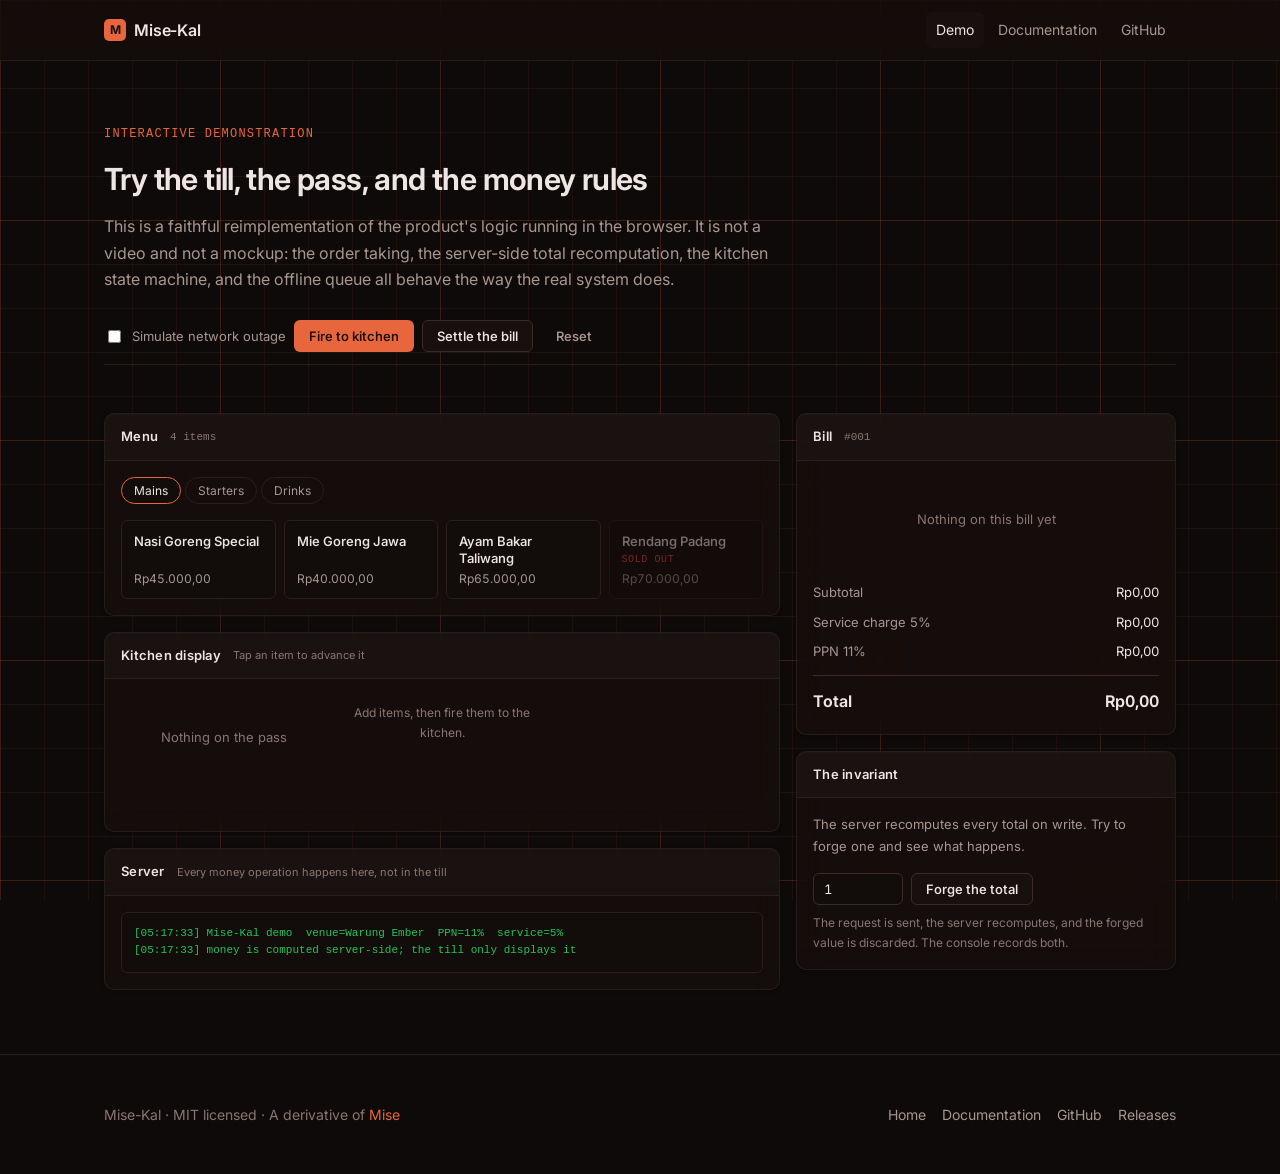
==== commit 73dda48f: "fix(docs): make the surface actually red, and add custom scrollbars The grid was Ember-tinted but th" ====
--- a/docs/demo/index.html
+++ b/docs/demo/index.html
@@ -5,7 +5,7 @@
 <meta name="viewport" content="width=device-width, initial-scale=1">
 <title>Demo — Mise-Kal</title>
 <meta name="description" content="An interactive demonstration of Mise-Kal: order taking, server-side money, the kitchen display, and offline behaviour.">
-<meta name="theme-color" content="#0b0f10">
+<meta name="theme-color" content="#0e0a09">
 <link rel="preconnect" href="https://fonts.googleapis.com">
 <link rel="preconnect" href="https://fonts.gstatic.com" crossorigin>
 <link href="https://fonts.googleapis.com/css2?family=Inter:wght@400;500;600;700&display=swap" rel="stylesheet">
@@ -31,7 +31,7 @@
   .panel {
     /* Glass, matching the site's cards, so the demo reads as part of the site
        rather than as an embedded application. */
-    background: rgba(20, 27, 29, 0.58);
+    background: rgba(26, 17, 15, 0.58);
     backdrop-filter: blur(14px) saturate(130%);
     -webkit-backdrop-filter: blur(14px) saturate(130%);
     border: 1px solid rgba(255, 255, 255, 0.07);
@@ -50,7 +50,7 @@
     border-bottom: 1px solid rgba(255, 255, 255, 0.06);
     /* Slightly stronger than the body so the header reads as a layer above it
        without needing an opaque fill. */
-    background: rgba(23, 31, 33, 0.6);
+    background: rgba(31, 22, 20, 0.6);
   }
 
   .panel-title {
--- a/docs/assets/site.css
+++ b/docs/assets/site.css
@@ -20,43 +20,50 @@
    ========================================================================== */
 
 :root {
-  /* Surfaces */
-  --bg:            #0b0f10;
-  /* The grid is red-tinted rather than neutral. It is kept very low opacity on
-     purpose: a grid behind body text competes with the text, and the rule that
-     made this readable at all was keeping the lines below the threshold where
-     the eye stops tracking them as structure. Ember is the brand hue, so the
-     lattice reads as the product's own colour rather than as decoration. */
-  --bg-grid:       rgba(232, 102, 61, 0.055);
-  --bg-grid-major: rgba(232, 102, 61, 0.095);
-  --surface:       #121819;
-  --surface-raised:#171f21;
-  --surface-sunken:#0e1314;
+  /* Surfaces.
+     Every neutral here is warm-shifted: red is the highest channel, then green,
+     then blue. That ordering is what makes the surface read as charcoal with
+     red in it rather than as teal.
+
+     The previous palette had it the other way round - #0b0f10 is R11 G15 B16 -
+     so every neutral on the site carried a green cast, including the panels and
+     the page behind the grid. A red grid drawn over a green-black page does not
+     read as red; the two cancel. Fixing the grid alone would not have been
+     enough, which is why the whole neutral ramp moved. */
+  --bg:            #0e0a09;   /* was #0b0f10 - green cast */
+  --bg-grid:       rgba(232, 102, 61, 0.075);
+  --bg-grid-major: rgba(232, 102, 61, 0.14);
+  --surface:       #17100e;
+  --surface-raised:#1f1614;
+  --surface-sunken:#120c0b;
 
   /* Glass. Panels are translucent with a backdrop blur, so the grid reads
      through them as depth rather than being hidden by an opaque slab.
      --glass and --glass-strong are two steps: the first for cards that sit on
      the page, the second for surfaces that float above content. */
-  --glass:         rgba(20, 27, 29, 0.55);
-  --glass-strong:  rgba(18, 24, 26, 0.72);
+  --glass:         rgba(26, 17, 15, 0.55);
+  --glass-strong:  rgba(22, 14, 12, 0.74);
   --glass-border:  rgba(255, 255, 255, 0.07);
-  --glass-border-strong: rgba(232, 102, 61, 0.18);
+  --glass-border-strong: rgba(232, 102, 61, 0.22);
 
   /* Borders */
-  --border:        #1e2729;
-  --border-strong: #2b3638;
-
-  /* Text */
-  --text:          #e6edf3;
-  --text-secondary:#93a1a4;
-  --text-tertiary: #5f6c6f;
+  --border:        #2b1e1b;
+  --border-strong: #3d2a25;
+
+  /* Text. Kept close to neutral so body copy stays readable; only the dimmest
+     step carries any warmth. --text-tertiary is used for hints and captions
+     that are small, so it is held above 4.5:1 rather than allowed to sit at the
+     3:1 that would only be acceptable for large text. */
+  --text:          #ede6e3;   /* 15.97:1 on --bg */
+  --text-secondary:#a89691;   /*  6.98:1 */
+  --text-tertiary: #8a7671;   /*  4.79:1 */
 
   /* Brand and status. Ember is identity only; never a status. */
   --ember:         #e8663d;
   --ember-dim:     #b84e2c;
   --on-ember:      #1a0d08;
 
-  --status-queued:  #7d8a8d;
+  --status-queued:  #8a7d7a;
   --status-cooking: #3b82f6;
   --status-ready:   #22c55e;
   --status-trouble: #ef4444;
@@ -575,6 +582,68 @@
 }
 .footer-links a { color: var(--text-secondary); }
 
+/* --- Scrollbars ----------------------------------------------------------- */
+
+/* Two rule sets on purpose. `scrollbar-color` and `scrollbar-width` are the
+   standard properties and cover Firefox and recent Chromium; the
+   `::-webkit-scrollbar` pseudo-elements are what older Chromium and Safari
+   actually honour. Neither alone is enough, and they do not conflict.
+
+   The thumb is Ember at rest and brightens on hover, so a scrollbar reads as
+   part of the product rather than as a browser artefact. The track is the page
+   background, so the bar does not draw a stripe down the edge of a glass panel. */
+
+:root {
+  scrollbar-color: var(--border-strong) transparent;
+  scrollbar-width: thin;
+}
+
+::-webkit-scrollbar {
+  width: 10px;
+  height: 10px;
+}
+
+::-webkit-scrollbar-track {
+  background: transparent;
+}
+
+::-webkit-scrollbar-thumb {
+  background: var(--border-strong);
+  border-radius: 999px;
+  /* A transparent border with background-clip makes the thumb visually inset
+     from the track, which is what keeps it from touching the panel edge. */
+  border: 2px solid transparent;
+  background-clip: content-box;
+}
+
+::-webkit-scrollbar-thumb:hover {
+  background: var(--ember-dim);
+  background-clip: content-box;
+}
+
+::-webkit-scrollbar-thumb:active {
+  background: var(--ember);
+  background-clip: content-box;
+}
+
+::-webkit-scrollbar-corner {
+  background: transparent;
+}
+
+/* Horizontal scroll regions - the tables and the ASCII diagrams - get the same
+   treatment so a wide table does not show a default grey bar. */
+.table-scroll::-webkit-scrollbar,
+.diagram::-webkit-scrollbar,
+pre::-webkit-scrollbar {
+  height: 8px;
+}
+
+/* The demo's server console is a fixed-height scroller and needs a visible
+   thumb more than the page does, because its content changes constantly. */
+.console::-webkit-scrollbar {
+  width: 8px;
+}
+
 /* --- Utilities ------------------------------------------------------------ */
 
 .mono { font-family: var(--font-mono); font-size: 0.875em; }
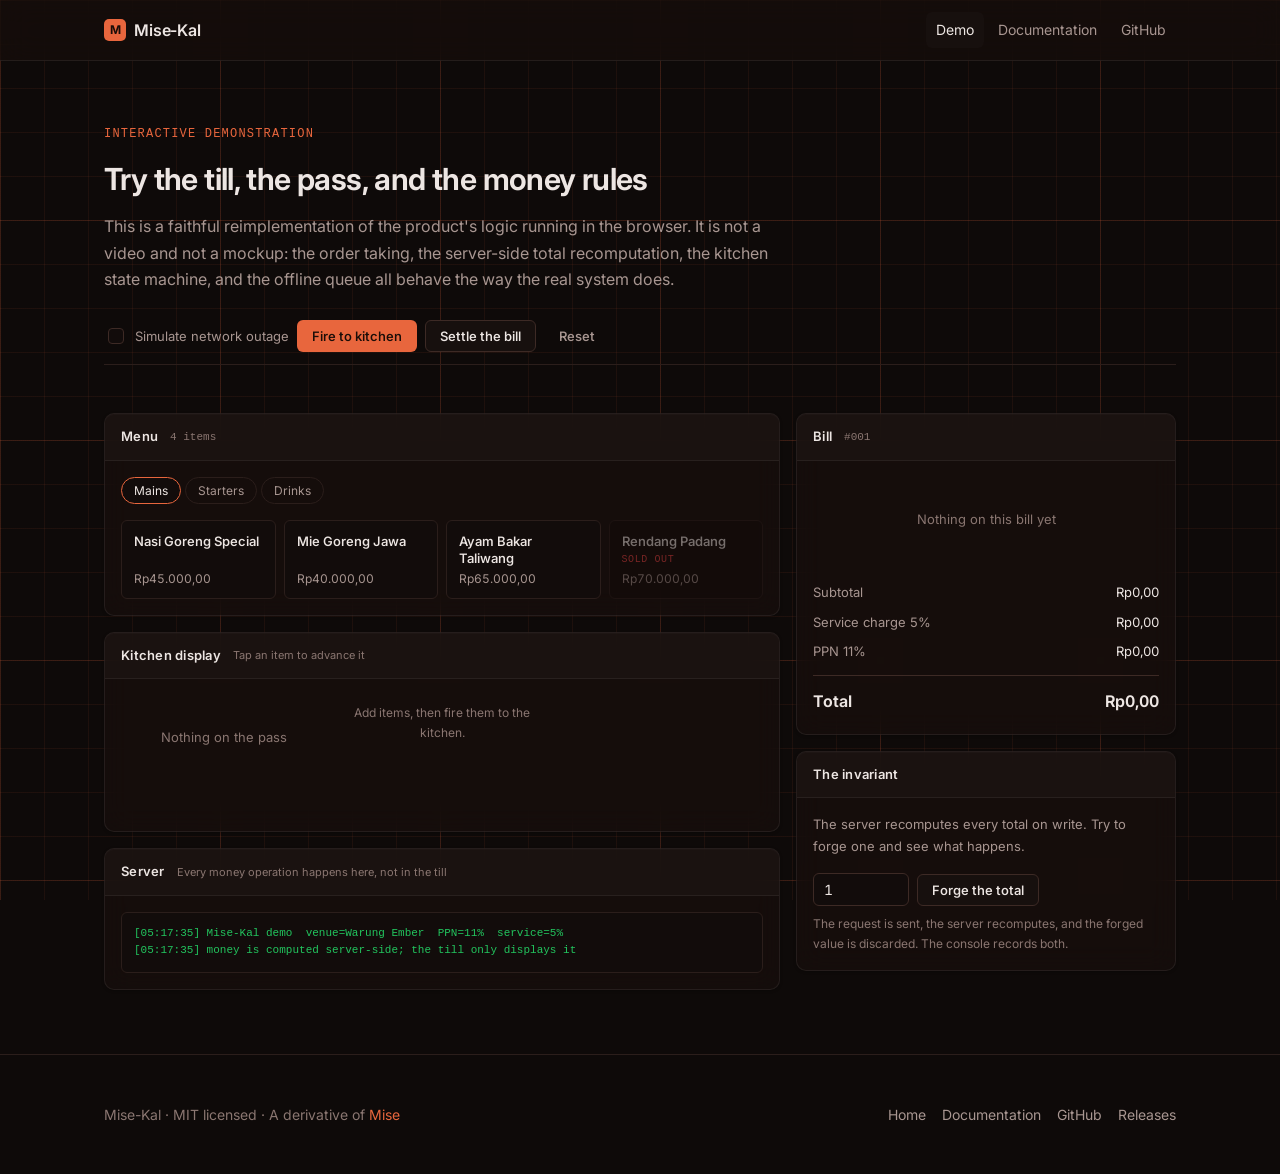
==== commit ff1670af: "fix(docs): style the form controls, and declare the page dark The checkbox rendered as a white squar" ====
--- a/docs/demo/index.html
+++ b/docs/demo/index.html
@@ -356,7 +356,9 @@
     user-select: none;
   }
 
-  .toggle input { accent-color: var(--ember); cursor: pointer; }
+  /* The checkbox itself is styled by the shared sheet; only the label layout
+     belongs here. */
+  .toggle input { cursor: pointer; }
 
   .offline-banner {
     display: none;
@@ -428,8 +430,8 @@
       <input type="checkbox" id="offline">
       <span>Simulate network outage</span>
     </label>
-    <button class="btn btn-secondary" id="settle" style="padding:7px 14px;font-size:13px">Settle the bill</button>
-    <button class="btn btn-ghost" id="reset" style="padding:7px 14px;font-size:13px">Reset</button>
+    <button class="btn btn-secondary btn-sm" id="settle">Settle the bill</button>
+    <button class="btn btn-ghost btn-sm" id="reset">Reset</button>
   </div>
 
   <div class="offline-banner" id="offline-banner">
@@ -501,9 +503,9 @@
             what happens.
           </p>
           <div style="display:flex;gap:8px;align-items:center;margin-top:12px">
-            <input id="forge" type="number" value="1" min="0" step="0.01"
-                   style="width:90px;padding:7px 10px;border-radius:6px;border:1px solid var(--border-strong);background:var(--surface-sunken);color:var(--text);font-family:inherit;font-size:13px;font-variant-numeric:tabular-nums">
-            <button class="btn btn-secondary" id="forge-btn" style="padding:7px 14px;font-size:13px">Forge the total</button>
+            <input id="forge" class="field-amount" type="number"
+                   value="1" min="0" step="0.01">
+            <button class="btn btn-secondary btn-sm" id="forge-btn">Forge the total</button>
           </div>
           <p class="hint">
             The request is sent, the server recomputes, and the forged value is
@@ -939,8 +941,8 @@
     });
 
     html += '<div style="display:flex;gap:8px;justify-content:flex-end;margin-top:8px">' +
-      '<button class="btn btn-ghost" id="sheet-cancel" style="padding:8px 16px;font-size:13px">Cancel</button>' +
-      '<button class="btn btn-primary" id="sheet-add" style="padding:8px 16px;font-size:13px">Add to bill</button>' +
+      '<button class="btn btn-ghost btn-sm" id="sheet-cancel">Cancel</button>' +
+      '<button class="btn btn-primary btn-sm" id="sheet-add">Add to bill</button>' +
       '</div></div>';
 
     box.innerHTML = html;
@@ -1188,8 +1190,7 @@
   });
 
   var fireBtn = document.createElement('button');
-  fireBtn.className = 'btn btn-primary';
-  fireBtn.style.cssText = 'padding:7px 14px;font-size:13px';
+  fireBtn.className = 'btn btn-primary btn-sm';
   fireBtn.textContent = 'Fire to kitchen';
   fireBtn.onclick = fireToKitchen;
   document.querySelector('.controls').insertBefore(
--- a/docs/assets/site.css
+++ b/docs/assets/site.css
@@ -20,6 +20,13 @@
    ========================================================================== */
 
 :root {
+  /* Tells the browser this page is dark, which is what makes every *native*
+     control render dark too: checkbox and radio bodies, number-input spinners,
+     date pickers, and the default scrollbar. Without it the page paints dark
+     while the controls inside it stay light - a white checkbox on a black card.
+     `accent-color` alone does not fix that; it only tints the checked fill. */
+  color-scheme: dark;
+
   /* Surfaces.
      Every neutral here is warm-shifted: red is the highest channel, then green,
      then blue. That ordering is what makes the surface read as charcoal with
@@ -644,6 +651,138 @@
   width: 8px;
 }
 
+/* --- Form controls -------------------------------------------------------- */
+
+/* Every control is styled explicitly rather than left to the browser.
+   `color-scheme: dark` handles the rendering, but the default dark controls
+   are still the browser's greys and blues, which do not match the palette.
+   These rules are what make a checkbox look like part of the product. */
+
+input,
+select,
+textarea {
+  font-family: inherit;
+  font-size: 0.875rem;
+  color: var(--text);
+  background: var(--surface-sunken);
+  border: 1px solid var(--border-strong);
+  border-radius: var(--radius);
+  padding: 7px 10px;
+  transition: border-color 120ms ease;
+}
+
+input:hover,
+select:hover,
+textarea:hover {
+  border-color: var(--text-tertiary);
+}
+
+input:focus,
+select:focus,
+textarea:focus {
+  outline: none;
+  border-color: var(--ember);
+  box-shadow: 0 0 0 3px rgba(232, 102, 61, 0.14);
+}
+
+input::placeholder,
+textarea::placeholder {
+  color: var(--text-tertiary);
+}
+
+/* Numeric fields: the spinners are the browser's and look foreign on a dark
+   surface. They are kept - removing them costs a keyboard user the ability to
+   nudge a value - but tinted to match. */
+input[type='number'] {
+  font-variant-numeric: tabular-nums;
+}
+
+/* Checkboxes and radios.
+   `appearance: none` replaces the native control entirely, so it is only used
+   where the replacement keeps every affordance: the box, the check, the
+   keyboard focus ring, and the disabled state. Where a control cannot be
+   replaced faithfully it is left native and `accent-color` is used instead. */
+
+input[type='checkbox'],
+input[type='radio'] {
+  appearance: none;
+  -webkit-appearance: none;
+  width: 16px;
+  height: 16px;
+  padding: 0;
+  flex-shrink: 0;
+  display: inline-grid;
+  place-content: center;
+  background: var(--surface-sunken);
+  border: 1px solid var(--border-strong);
+  cursor: pointer;
+  transition: background-color 120ms ease, border-color 120ms ease;
+}
+
+input[type='checkbox'] {
+  border-radius: 4px;
+}
+
+input[type='radio'] {
+  border-radius: 50%;
+}
+
+input[type='checkbox']:hover,
+input[type='radio']:hover {
+  border-color: var(--ember-dim);
+}
+
+input[type='checkbox']:checked,
+input[type='radio']:checked {
+  background: var(--ember);
+  border-color: var(--ember);
+}
+
+/* The check mark is drawn with a rotated border rather than an image or a
+   glyph, so it inherits the colour and scales with the box. */
+input[type='checkbox']:checked::after {
+  content: '';
+  width: 4px;
+  height: 8px;
+  margin-top: -2px;
+  border: solid var(--on-ember);
+  border-width: 0 2px 2px 0;
+  transform: rotate(45deg);
+}
+
+input[type='radio']:checked::after {
+  content: '';
+  width: 6px;
+  height: 6px;
+  border-radius: 50%;
+  background: var(--on-ember);
+}
+
+input[type='checkbox']:focus-visible,
+input[type='radio']:focus-visible {
+  outline: 2px solid var(--ember);
+  outline-offset: 2px;
+}
+
+input[type='checkbox']:disabled,
+input[type='radio']:disabled {
+  opacity: 0.45;
+  cursor: not-allowed;
+}
+
+/* A small button, for toolbars where a full-size one would dominate. */
+.btn-sm {
+  padding: 7px 14px;
+  font-size: 13px;
+}
+
+/* A numeric field sized for an amount. Tabular figures so the digits do not
+   shift as the value changes. */
+.field-amount {
+  width: 96px;
+  font-variant-numeric: tabular-nums;
+}
+
 /* --- Utilities ------------------------------------------------------------ */
 
 .mono { font-family: var(--font-mono); font-size: 0.875em; }
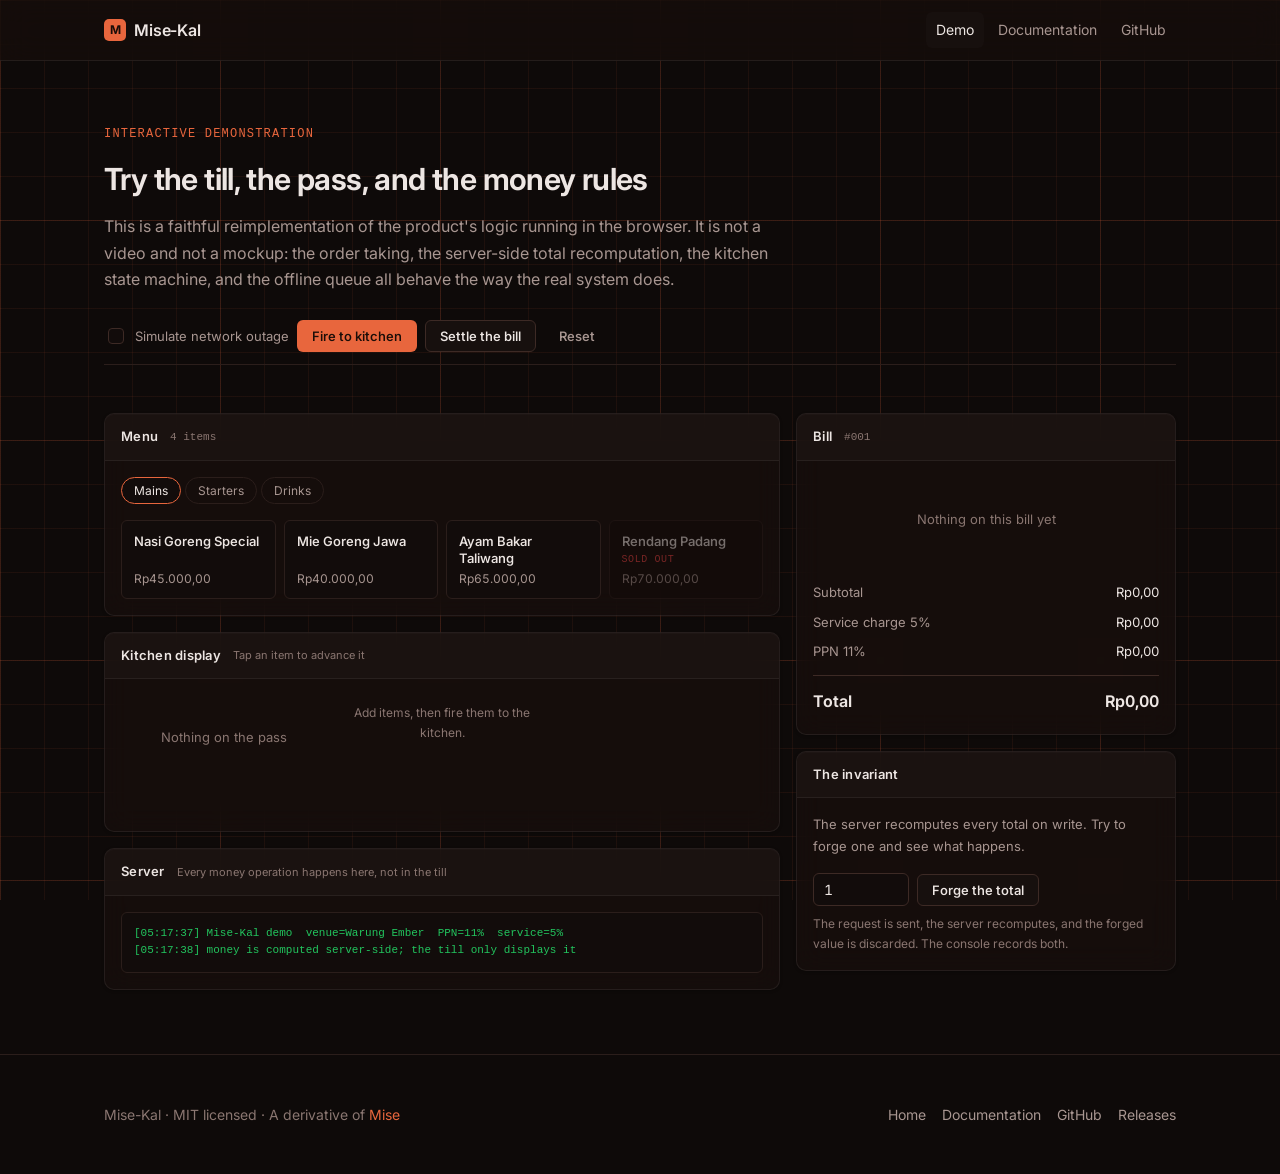
==== commit 7fd1447a: "fix(docs): selection colour, touch feedback, and a dead scrollbar rule Three smaller gaps found by a" ====
--- a/docs/demo/index.html
+++ b/docs/demo/index.html
@@ -329,6 +329,17 @@
     white-space: pre-wrap;
     word-break: break-word;
   }
+  /* The console is a fixed-height scroller whose content changes constantly,
+     so it needs a visible thumb more than the page does. Styled here rather
+     than in the shared sheet because .console exists only on this page. */
+  .console::-webkit-scrollbar { width: 8px; }
+  .console::-webkit-scrollbar-track { background: transparent; }
+  .console::-webkit-scrollbar-thumb {
+    background: var(--border-strong);
+    border-radius: 999px;
+  }
+  .console::-webkit-scrollbar-thumb:hover { background: var(--ember-dim); }
+
   .console .ok   { color: var(--status-ready); }
   .console .warn { color: #d4a017; }
   .console .stop { color: var(--status-trouble); }
--- a/docs/assets/site.css
+++ b/docs/assets/site.css
@@ -645,12 +645,6 @@
   height: 8px;
 }
 
-/* The demo's server console is a fixed-height scroller and needs a visible
-   thumb more than the page does, because its content changes constantly. */
-.console::-webkit-scrollbar {
-  width: 8px;
-}
-
 /* --- Form controls -------------------------------------------------------- */
 
 /* Every control is styled explicitly rather than left to the browser.
@@ -783,6 +777,29 @@
   font-variant-numeric: tabular-nums;
 }
 
+/* --- Selection and touch --------------------------------------------------- */
+
+/* The browser's default selection is its own blue, which is the one colour that
+   does not belong anywhere in this palette. */
+::selection {
+  background: rgba(232, 102, 61, 0.3);
+  color: var(--text);
+}
+
+/* On touch devices the browser paints a grey flash over anything tapped. On a
+   dark surface it reads as a bug rather than as feedback, and the buttons here
+   already have their own pressed states. */
+* {
+  -webkit-tap-highlight-color: transparent;
+}
+
+/* Dragging a link or an image out of the page leaves a ghost of it behind.
+   Neither is useful on a documentation site. */
+a,
+img {
+  -webkit-user-drag: none;
+}
+
 /* --- Utilities ------------------------------------------------------------ */
 
 .mono { font-family: var(--font-mono); font-size: 0.875em; }
